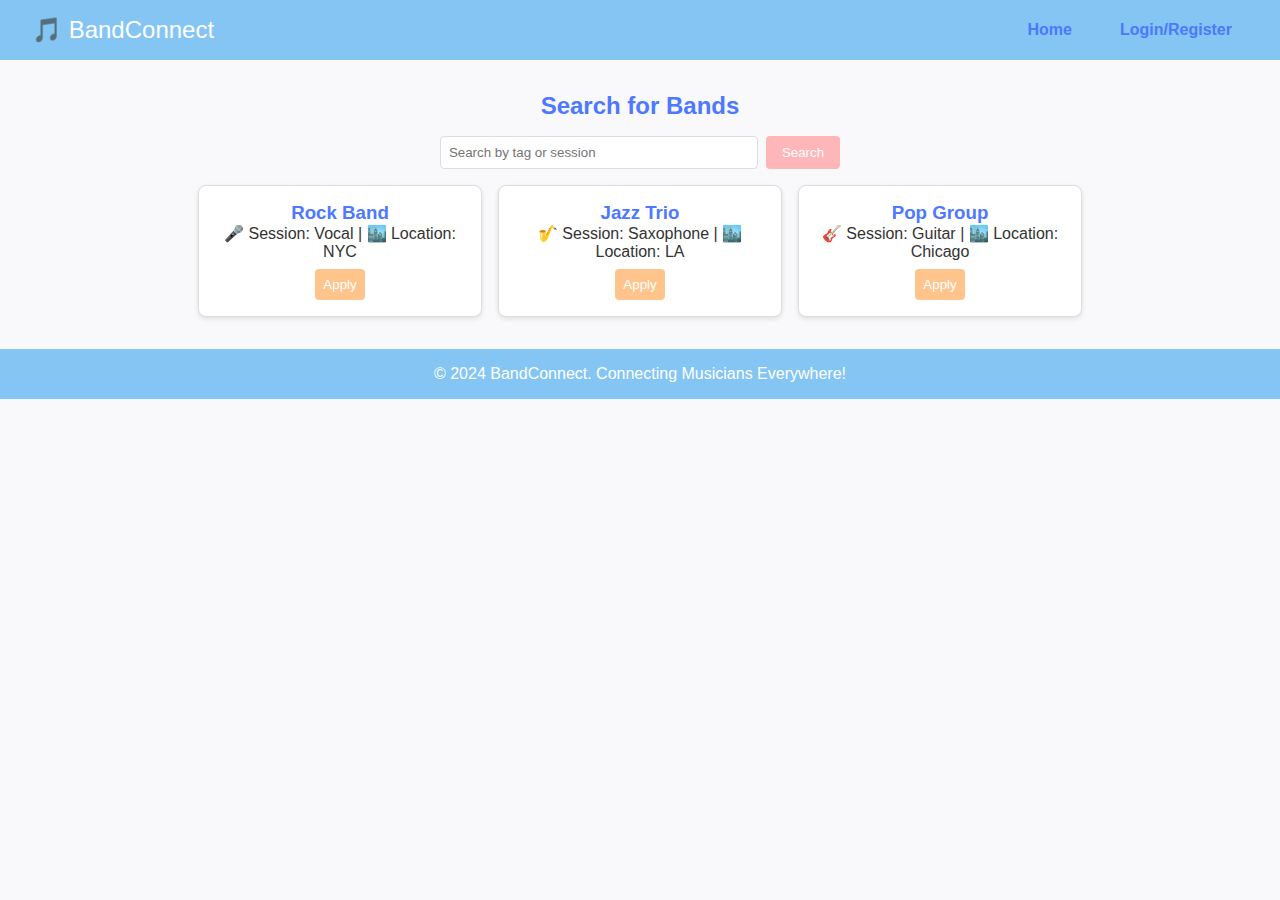
==== src/main/webapp/index.html @ 70c23aea "프로필 css 수정 필요 post 아직 미완성 메인화면 이름 밴드웹->index로 바꿈 register, js 추가" ====
<!DOCTYPE html>
<html lang="ko">
<head>
    <meta charset="UTF-8">
    <meta name="viewport" content="width=device-width, initial-scale=1.0">
    <title>BandConnect</title>
    <link rel="stylesheet" href="styles.css">
</head>
<body>
    <header class="header">
        <div class="logo">🎵 BandConnect</div>
        <nav>
            <ul class="nav-links">
            </ul>
        </nav>
    </header>   

    <main>

        <!-- Search Section -->
        <section id="search" class="section">
            <h2>Search for Bands</h2>
            <div class="search-bar">
                <input type="text" placeholder="Search by tag or session">
                <button>Search</button>
            </div>
            <div class="card-container">
                <div class="card">
                    <h3>Rock Band</h3>
                    <p>🎤 Session: Vocal | 🏙️ Location: NYC</p>
                    <button>Apply</button>
                </div>
                <div class="card">
                    <h3>Jazz Trio</h3>
                    <p>🎷 Session: Saxophone | 🏙️ Location: LA</p>
                    <button>Apply</button>
                </div>
                <div class="card">
                    <h3>Pop Group</h3>
                    <p>🎸 Session: Guitar | 🏙️ Location: Chicago</p>
                    <button>Apply</button>
                </div>
            </div>
        </section>
  
    </main>

    <footer class="footer">
        <p>© 2024 BandConnect. Connecting Musicians Everywhere!</p>
    </footer>
    <script src="script.js"></script>
</body>
</html>
---- src/main/webapp/styles.css ----
/* General Reset */
body, h1, h2, h3, p, ul, li {
    margin: 0;
    padding: 0;
    box-sizing: border-box;
}
body {
    font-family: Arial, sans-serif;
    background-color: #f9f9fb; /* ���� ���� */
    color: #333;
}

/* Header */
.header {
    display: flex;
    justify-content: space-between;
    align-items: center;
    padding: 1rem 2rem;
    background-color: #84c5f4; /* �Ľ��� ���� */
    color: white;
}
.logo {
    font-size: 1.5rem;
}
/* �׺���̼� ��Ÿ�� */
.nav-links {
    list-style: none;
    display: flex;
    gap: 1rem;
}
.nav-links a {
    text-decoration: none;
    color: #4d78ff;
    font-weight: bold;
    padding: 0.5rem 1rem;
    border-radius: 4px;
    transition: background-color 0.3s ease, color 0.3s ease;
}
.nav-links a:hover {
    background-color: #ffc48c; /* ������ ��� */
    color: white;
}

/* Sections */
.section {
    padding: 2rem;
    text-align: center;
}
.section h1, .section h2, .section h3 {
    color: #4d78ff; /* ���� ���� */
}
.search-bar {
    margin: 1rem 0;
    display: flex;
    justify-content: center;
    gap: 0.5rem;
}
.search-bar input {
    padding: 0.5rem;
    border: 1px solid #ddd;
    border-radius: 4px;
    width: 300px;
}
.search-bar button {
    padding: 0.5rem 1rem;
    background-color: #ffb6b9; /* ���� ��ũ */
    color: white;
    border: none;
    cursor: pointer;
    border-radius: 4px;
}
.search-bar button:hover {
    background-color: #ff8f94; /* �ణ ��ο� ��ũ */
}
.card-container {
    display: flex;
    gap: 1rem;
    justify-content: center;
    flex-wrap: wrap;
}
.card {
    background: white;
    border: 1px solid #ddd;
    border-radius: 8px;
    padding: 1rem;
    text-align: center;
    width: 250px;
    box-shadow: 0 2px 5px rgba(0, 0, 0, 0.1);
}
.card h3 {
    color: #4d78ff;
}
.card button {
    margin-top: 0.5rem;
    background-color: #ffc48c; /* ���� ������ */
    color: white;
    border: none;
    padding: 0.5rem;
    border-radius: 4px;
    cursor: pointer;
}
.card button:hover {
    background-color: #ffa670; /* ��ο� ������ */
}

/* Footer */
.footer {
    text-align: center;
    padding: 1rem;
    background: #84c5f4; /* ����� ���ϵ� ���� */
    color: white;
}

/* Form */
.form {
    display: flex;
    flex-direction: column;
    gap: 1rem;
    width: 300px;
    margin: 0 auto;
}
.form input, .form button {
    padding: 0.5rem;
    border: 1px solid #ddd;
    border-radius: 4px;
}
.form button {
    background-color: #84e4d8; /* ���� ��Ʈ�� */
    color: white;
    cursor: pointer;
}
.form button:hover {
    background-color: #5ed3c5; /* ���� �� ��ο� ��Ʈ */
}

/* Profile Section */
.profile-section {
    padding: 2rem;
    text-align: center;
}
.profile-info {
    background-color: #fff;
    padding: 2rem;
    border: 1px solid #ddd;
    border-radius: 8px;
    box-shadow: 0 2px 5px rgba(0, 0, 0, 0.1);
    display: inline-block;
    text-align: left;
    width: 80%;
    max-width: 600px;
}
.profile-info p, .profile-info ul {
    margin: 0.5rem 0;
}
.profile-info ul {
    list-style: disc;
    padding-left: 1.5rem;
}

/* Login Section */
.login-section {
    padding: 2rem;
    text-align: center;
}
.login-section h1 {
    margin-bottom: 1rem;
    color: #4CAF50;
}
.form {
    display: flex;
    flex-direction: column;
    gap: 1rem;
    width: 300px;
    margin: 0 auto;
}
.form input, .form button {
    padding: 0.5rem;
    border: 1px solid #ddd;
    border-radius: 4px;
}
.form button {
    background-color: #4CAF50;
    color: white;
    cursor: pointer;
}
.form button:hover {
    background-color: #45a049;
}

/* Register Section */
.register-section {
    padding: 2rem;
    text-align: center;
}
.register-section h1 {
    color: #4d78ff;
    margin-bottom: 1rem;
}

.form {
    display: flex;
    flex-direction: column;
    gap: 1rem;
    width: 300px;
    margin: 0 auto;
}
.form input, .form button {
    padding: 0.5rem;
    border: 1px solid #ddd;
    border-radius: 4px;
}
.form input {
    width: 100%;
}
.form button {
    background-color: #ffc48c; /* ���� ������ */
    color: white;
    cursor: pointer;
    font-size: 1rem;
}
.form button:hover {
    background-color: #ffa670; /* ��ο� ������ */
}

/* �Խñ� ��� */
.post-container {
    display: flex;
    flex-wrap: wrap;
    gap: 1rem;
    justify-content: center;
}
.post-card {
    background-color: #fff;
    border: 1px solid #ddd;
    border-radius: 8px;
    padding: 1rem;
    width: 300px;
    box-shadow: 0 2px 5px rgba(0, 0, 0, 0.1);
    text-align: center;
    cursor: pointer;
    transition: transform 0.2s, box-shadow 0.2s;
}
.post-card:hover {
    transform: translateY(-5px);
    box-shadow: 0 4px 10px rgba(0, 0, 0, 0.2);
}

/* �Խñ� �� */
.post-section {
    padding: 2rem;
}
#post-details {
    margin-bottom: 2rem;
    text-align: center;
}
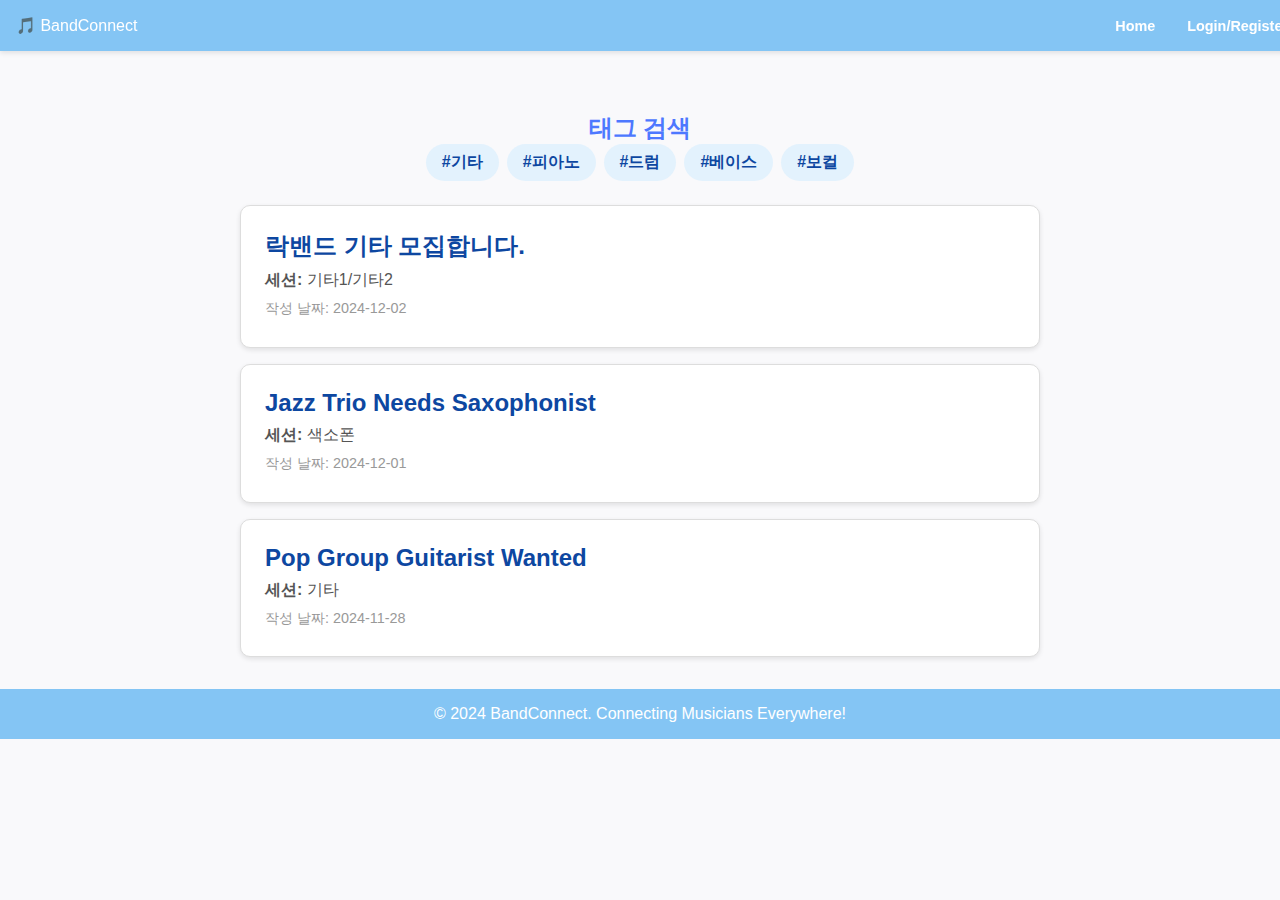
==== commit 773e02ce: "폼 관리(my-post), 내 댓글 창 추가 회원가입 로그인 메인화면 css 수정" ====
--- a/src/main/webapp/index.html
+++ b/src/main/webapp/index.html
@@ -16,33 +16,37 @@
     </header>   
 
     <main>
-
         <!-- Search Section -->
         <section id="search" class="section">
-            <h2>Search for Bands</h2>
-            <div class="search-bar">
-                <input type="text" placeholder="Search by tag or session">
-                <button>Search</button>
+            <h2>태그 검색</h2>
+            <div class="tag-buttons">
+                <button>#기타</button>
+                <button>#피아노</button>
+                <button>#드럼</button>
+                <button>#베이스</button>
+                <button>#보컬</button>
             </div>
             <div class="card-container">
+                <!-- 게시글 1 -->
                 <div class="card">
-                    <h3>Rock Band</h3>
-                    <p>🎤 Session: Vocal | 🏙️ Location: NYC</p>
-                    <button>Apply</button>
+                    <h3>락밴드 기타 모집합니다.</h3>
+                    <p><strong>세션:</strong> 기타1/기타2</p>
+                    <p class="date">작성 날짜: 2024-12-02</p>
                 </div>
+                <!-- 게시글 2 -->
                 <div class="card">
-                    <h3>Jazz Trio</h3>
-                    <p>🎷 Session: Saxophone | 🏙️ Location: LA</p>
-                    <button>Apply</button>
+                    <h3>Jazz Trio Needs Saxophonist</h3>
+                    <p><strong>세션:</strong> 색소폰</p>
+                    <p class="date">작성 날짜: 2024-12-01</p>
                 </div>
+                <!-- 게시글 3 -->
                 <div class="card">
-                    <h3>Pop Group</h3>
-                    <p>🎸 Session: Guitar | 🏙️ Location: Chicago</p>
-                    <button>Apply</button>
+                    <h3>Pop Group Guitarist Wanted</h3>
+                    <p><strong>세션:</strong> 기타</p>
+                    <p class="date">작성 날짜: 2024-11-28</p>
                 </div>
             </div>
         </section>
-  
     </main>
 
     <footer class="footer">
@@ -51,4 +55,3 @@
     <script src="script.js"></script>
 </body>
 </html>
-
--- a/src/main/webapp/styles.css
+++ b/src/main/webapp/styles.css
@@ -6,7 +6,8 @@
 }
 body {
     font-family: Arial, sans-serif;
-    background-color: #f9f9fb; /* ���� ���� */
+    background-color: #f9f9fb;
+    overflow-x: auto; /* ���� ��ũ�� Ȱ��ȭ */
     color: #333;
 }
 
@@ -15,32 +16,48 @@
     display: flex;
     justify-content: space-between;
     align-items: center;
-    padding: 1rem 2rem;
-    background-color: #84c5f4; /* �Ľ��� ���� */
-    color: white;
+    padding: 1rem; /* ��� ���� ���� */
+    background-color: #84c5f4;
+    color: white;
+    position: fixed; /* ��ܿ� ���� */
+    top: 0;
+    left: 0;
+    width: 100%;
+    height: auto; /* ���� �ڵ� ���� */
+    z-index: 500px;
+    box-shadow: 0 2px 5px rgba(0, 0, 0, 0.1);
 }
 .logo {
-    font-size: 1.5rem;
-}
-/* �׺���̼� ��Ÿ�� */
+    font-size: 1rem;
+    white-space: nowrap; /* �۾��� �ٹٲ޵��� �ʵ��� */
+}
 .nav-links {
     list-style: none;
     display: flex;
     gap: 1rem;
-}
+    flex-wrap: wrap; /* �ٹٲ� ��� */
+    overflow: visible; /* �۾� �߸� ���� */
+}
+
 .nav-links a {
     text-decoration: none;
-    color: #4d78ff;
+    color: white;
     font-weight: bold;
-    padding: 0.5rem 1rem;
-    border-radius: 4px;
-    transition: background-color 0.3s ease, color 0.3s ease;
-}
+    font-size: 0.9rem; /* �۾� ũ�� ���� */
+    padding: 0.3rem 0.5rem; /* ���� ���� ���� */
+    white-space: nowrap; /* �ؽ�Ʈ �ٹٲ� ���� */
+}
+
 .nav-links a:hover {
     background-color: #ffc48c; /* ������ ��� */
     color: white;
 }
 
+/* Main Section */
+main {
+    margin-top: 80px; /* ��� ���̸�ŭ ���� �߰� */
+}
+
 /* Sections */
 .section {
     padding: 2rem;
@@ -49,59 +66,74 @@
 .section h1, .section h2, .section h3 {
     color: #4d78ff; /* ���� ���� */
 }
-.search-bar {
-    margin: 1rem 0;
-    display: flex;
+/* �±� ��ư ��Ÿ�� */
+.tag-buttons {
+    display: flex;
+    flex-wrap: wrap;
     justify-content: center;
     gap: 0.5rem;
-}
-.search-bar input {
-    padding: 0.5rem;
-    border: 1px solid #ddd;
-    border-radius: 4px;
-    width: 300px;
-}
-.search-bar button {
+    margin-bottom: 1.5rem;
+}
+
+.tag-buttons button {
+    background-color: #e3f2fd; /* ���� �Ķ��� */
+    color: #0d47a1; /* ���� �Ķ��� */
+    border: none;
+    border-radius: 20px;
     padding: 0.5rem 1rem;
-    background-color: #ffb6b9; /* ���� ��ũ */
-    color: white;
-    border: none;
     cursor: pointer;
-    border-radius: 4px;
-}
-.search-bar button:hover {
-    background-color: #ff8f94; /* �ణ ��ο� ��ũ */
-}
+    font-size: 1rem;
+    font-weight: bold;
+    transition: background-color 0.3s ease, transform 0.2s ease;
+}
+
+.tag-buttons button:hover {
+    background-color: #bbdefb; /* �ణ �� ���� �Ķ��� */
+    transform: scale(1.05);
+}
+
+/* �Խñ� ī�� ��Ÿ�� */
 .card-container {
     display: flex;
+    flex-direction: column;
     gap: 1rem;
-    justify-content: center;
-    flex-wrap: wrap;
-}
+    max-width: 800px;
+    margin: 0 auto;
+    text-align: left;
+}
+
 .card {
-    background: white;
-    border: 1px solid #ddd;
-    border-radius: 8px;
-    padding: 1rem;
-    text-align: center;
-    width: 250px;
+    background-color: #fff;
+    border: 1px solid #ddd;
+    border-radius: 10px;
     box-shadow: 0 2px 5px rgba(0, 0, 0, 0.1);
-}
+    padding: 1.5rem;
+    transition: transform 0.3s ease, box-shadow 0.3s ease;
+}
+
+.card:hover {
+    transform: translateY(-5px);
+    box-shadow: 0 4px 10px rgba(0, 0, 0, 0.2);
+}
+
 .card h3 {
-    color: #4d78ff;
-}
-.card button {
+    font-size: 1.5rem;
+    margin-bottom: 0.5rem;
+    color: #0d47a1;
+}
+
+.card p {
+    margin: 0.3rem 0;
+    font-size: 1rem;
+    color: #555;
+}
+
+.card .date {
+    font-size: 0.9rem;
+    color: #999;
     margin-top: 0.5rem;
-    background-color: #ffc48c; /* ���� ������ */
-    color: white;
-    border: none;
-    padding: 0.5rem;
-    border-radius: 4px;
-    cursor: pointer;
-}
-.card button:hover {
-    background-color: #ffa670; /* ��ο� ������ */
-}
+}
+
 
 /* Footer */
 .footer {
@@ -187,63 +219,156 @@
     background-color: #45a049;
 }
 
-/* Register Section */
 .register-section {
-    padding: 2rem;
-    text-align: center;
-}
-.register-section h1 {
-    color: #4d78ff;
-    margin-bottom: 1rem;
+    display: flex;
+    justify-content: center;
+    align-items: center;
+    min-height: calc(100vh - 80px); /* ��� ���̸� ������ ȭ�� ���� */
+    background-color: #ffffff;
 }
 
 .form {
+    background: #ffffff;
+    padding: 2rem;
+    border-radius: 8px;
+    box-shadow: 0 4px 10px rgba(0, 0, 0, 0.1);
+    width: 90%; /* �⺻ �ʺ�: ȭ���� 90% */
+    max-width: 360px; /* �ִ� �ʺ�: 360px */
     display: flex;
     flex-direction: column;
     gap: 1rem;
-    width: 300px;
-    margin: 0 auto;
-}
-.form input, .form button {
-    padding: 0.5rem;
+}
+
+/* �� ��� ��Ÿ�� */
+.form h1 {
+    margin-bottom: 1rem;
+    color: #4CAF50;
+    font-size: 1.5rem;
+    text-align: center;
+}
+
+/* �Է� �ʵ�� ��ư */
+.form label {
+    font-size: 0.9rem;
+    color: #333;
+    text-align: left;
+}
+
+.form input {
+    padding: 0.75rem;
     border: 1px solid #ddd;
     border-radius: 4px;
-}
-.form input {
-    width: 100%;
-}
+    font-size: 1rem;
+}
+
+.form input:focus {
+    border-color: #84c5f4;
+    outline: none;
+}
+
 .form button {
-    background-color: #ffc48c; /* ���� ������ */
-    color: white;
+    padding: 0.75rem;
+    background-color: #4CAF50;
+    color: white;
+    border: none;
+    border-radius: 4px;
+    font-size: 1rem;
     cursor: pointer;
-    font-size: 1rem;
-}
+    transition: background-color 0.3s;
+}
+
 .form button:hover {
-    background-color: #ffa670; /* ��ο� ������ */
-}
-
-/* �Խñ� ��� */
-.post-container {
-    display: flex;
-    flex-wrap: wrap;
-    gap: 1rem;
-    justify-content: center;
-}
+    background-color: #45a049;
+}
+
+/* "�̹� ������ �����Ű���?" �ؽ�Ʈ ��Ÿ�� */
+.sign-up-text {
+    text-align: center;
+    margin-top: 1rem;
+    font-size: 0.9rem;
+    color: #555;
+}
+
+.sign-up-text a {
+    color: #4CAF50;
+    text-decoration: none;
+    font-weight: bold;
+}
+
+.sign-up-text a:hover {
+    text-decoration: underline;
+}
+
+/* �Խñ� ī�� */
 .post-card {
     background-color: #fff;
     border: 1px solid #ddd;
     border-radius: 8px;
     padding: 1rem;
-    width: 300px;
+    margin-bottom: 1rem;
+    text-align: left;
     box-shadow: 0 2px 5px rgba(0, 0, 0, 0.1);
-    text-align: center;
-    cursor: pointer;
-    transition: transform 0.2s, box-shadow 0.2s;
-}
-.post-card:hover {
-    transform: translateY(-5px);
-    box-shadow: 0 4px 10px rgba(0, 0, 0, 0.2);
-}
+    transition: background-color 0.3s ease;
+}
+.post-card.approved {
+    background-color: #e8f5e9; /* ���� �ʷϻ� */
+    border-left: 5px solid #4caf50; /* �ʷϻ� ���� */
+}
+.post-card.pending {
+    background-color: #f5f5f5; /* ȸ�� */
+    border-left: 5px solid #9e9e9e; /* ȸ�� ���� */
+}
+.post-card h3 {
+    margin: 0 0 0.5rem;
+    color: #4CAF50;
+    font-size: 1.2rem;
+}
+.post-card p {
+    margin: 0.5rem 0;
+    font-size: 1rem;
+    color: #555;
+}
+.post-card .date {
+    font-size: 0.9rem;
+    color: #999;
+}
+
+/* ��� ��� ���� */
+.my-comments-section {
+    padding: 2rem;
+    text-align: center;
+}
+.my-comments-section h2 {
+    color: #4CAF50;
+    margin-bottom: 1rem;
+}
+
+/* ��� ��� */
+.comment-list {
+    list-style: none;
+    padding: 0;
+    margin: 0 auto;
+    max-width: 600px;
+    text-align: left;
+}
+.comment-item {
+    background-color: #f9f9f9;
+    border: 1px solid #ddd;
+    border-radius: 8px;
+    padding: 1rem;
+    margin-bottom: 1rem;
+    box-shadow: 0 2px 5px rgba(0, 0, 0, 0.1);
+}
+.comment-item h3 {
+    margin: 0 0 0.5rem;
+    font-size: 1.2rem;
+    color: #333;
+}
+.comment-item .date {
+    font-size: 0.9rem;
+    color: #777;
+}
+
 
 /* �Խñ� �� */
 .post-section {
@@ -253,3 +378,31 @@
     margin-bottom: 2rem;
     text-align: center;
 }
+
+.my-posts-section, .my-comments-section {
+    padding: 2rem;
+}
+
+.my-posts-section h2, .my-comments-section h2 {
+    margin-bottom: 1rem;
+    color: #4CAF50;
+}
+
+/* ����Ʈ ��Ÿ�� */
+.post-list, .comment-list {
+    list-style: none;
+    padding: 0;
+}
+
+.post-list li, .comment-list li {
+    padding: 0.8rem;
+    border-bottom: 1px solid #ddd;
+    margin-bottom: 0.5rem;
+    font-size: 1.1rem;
+    cursor: pointer;
+    transition: background-color 0.3s ease;
+}
+
+.post-list li:hover, .comment-list li:hover {
+    background-color: #f0f0f0; /* ȣ�� �� ���� */
+}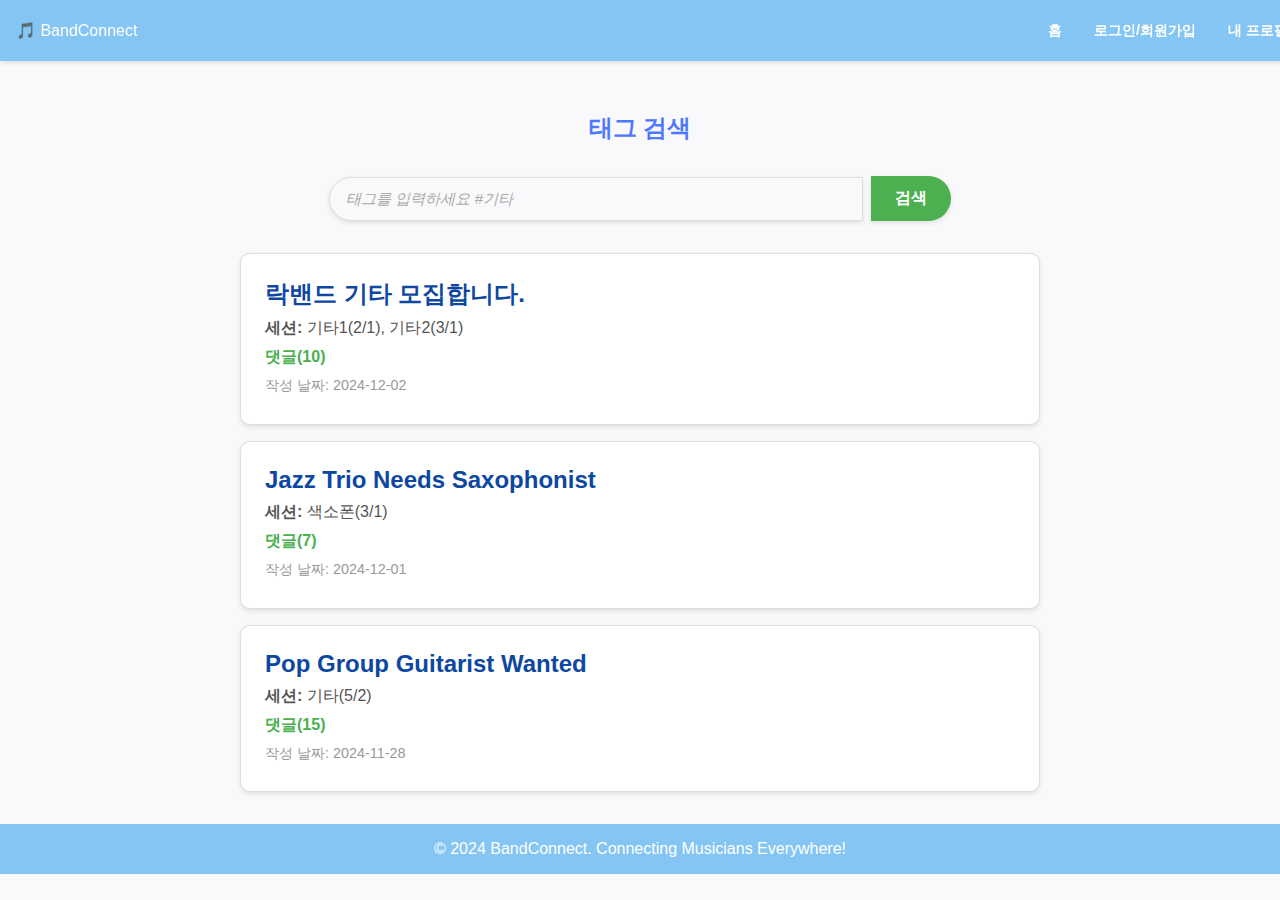
==== commit d0a248fb: "Merge pull request #12 from anngook/develop/frontend" ====
--- a/src/main/webapp/index.html
+++ b/src/main/webapp/index.html
@@ -10,8 +10,11 @@
     <header class="header">
         <div class="logo">🎵 BandConnect</div>
         <nav>
-            <ul class="nav-links">
-            </ul>
+            <div class="nav-links">
+                <a href="index.html">홈</a>
+                <a href="login.html">로그인/회원가입</a>
+                <a href="profile.html">내 프로필</a>
+            </div>
         </nav>
     </header>   
 
@@ -19,30 +22,30 @@
         <!-- Search Section -->
         <section id="search" class="section">
             <h2>태그 검색</h2>
-            <div class="tag-buttons">
-                <button>#기타</button>
-                <button>#피아노</button>
-                <button>#드럼</button>
-                <button>#베이스</button>
-                <button>#보컬</button>
+            <div class="tag-search">
+                <input type="text" id="tag" name="tag" placeholder="태그를 입력하세요 #기타" required>
+                <button class="tag-search-btn">검색</button>
             </div>
             <div class="card-container">
                 <!-- 게시글 1 -->
                 <div class="card">
                     <h3>락밴드 기타 모집합니다.</h3>
-                    <p><strong>세션:</strong> 기타1/기타2</p>
+                    <p><strong>세션:</strong> 기타1(2/1), 기타2(3/1)</p>
+                    <p class="comment-count">댓글(10)</p>
                     <p class="date">작성 날짜: 2024-12-02</p>
                 </div>
                 <!-- 게시글 2 -->
                 <div class="card">
                     <h3>Jazz Trio Needs Saxophonist</h3>
-                    <p><strong>세션:</strong> 색소폰</p>
+                    <p><strong>세션:</strong> 색소폰(3/1)</p>
+                    <p class="comment-count">댓글(7)</p>
                     <p class="date">작성 날짜: 2024-12-01</p>
                 </div>
                 <!-- 게시글 3 -->
                 <div class="card">
                     <h3>Pop Group Guitarist Wanted</h3>
-                    <p><strong>세션:</strong> 기타</p>
+                    <p><strong>세션:</strong> 기타(5/2)</p>
+                    <p class="comment-count">댓글(15)</p>
                     <p class="date">작성 날짜: 2024-11-28</p>
                 </div>
             </div>
@@ -52,6 +55,5 @@
     <footer class="footer">
         <p>© 2024 BandConnect. Connecting Musicians Everywhere!</p>
     </footer>
-    <script src="script.js"></script>
 </body>
 </html>
--- a/src/main/webapp/styles.css
+++ b/src/main/webapp/styles.css
@@ -7,7 +7,6 @@
 body {
     font-family: Arial, sans-serif;
     background-color: #f9f9fb;
-    overflow-x: auto; /* ���� ��ũ�� Ȱ��ȭ */
     color: #333;
 }
 
@@ -26,6 +25,7 @@
     height: auto; /* ���� �ڵ� ���� */
     z-index: 500px;
     box-shadow: 0 2px 5px rgba(0, 0, 0, 0.1);
+    max-width: 1890px; 
 }
 .logo {
     font-size: 1rem;
@@ -66,31 +66,62 @@
 .section h1, .section h2, .section h3 {
     color: #4d78ff; /* ���� ���� */
 }
-/* �±� ��ư ��Ÿ�� */
-.tag-buttons {
-    display: flex;
-    flex-wrap: wrap;
+
+/* �±� �Է� ���� */
+.tag-search {
+    display: flex;
     justify-content: center;
-    gap: 0.5rem;
-    margin-bottom: 1.5rem;
-}
-
-.tag-buttons button {
-    background-color: #e3f2fd; /* ���� �Ķ��� */
-    color: #0d47a1; /* ���� �Ķ��� */
+    align-items: center;
+    margin: 2rem 0;
+    gap: 0.5rem; /* �Է�â�� ��ư ���� */
+}
+
+.tag-search input {
+    flex: 1; /* �Է�â�� ������ �а� ���� */
+    max-width: 500px;
+    padding: 0.75rem 1rem;
+    border: 1px solid #ddd;
+    border-radius: 30px 0 0 30px; /* ���ʸ� �ձ� �𼭸� */
+    font-size: 1rem;
+    outline: none;
+    transition: border-color 0.3s ease, box-shadow 0.3s ease;
+    background-color: #f9f9fb;
+    color: #333;
+    box-shadow: 0 2px 5px rgba(0, 0, 0, 0.1);
+}
+
+.tag-search input::placeholder {
+    color: #aaa;
+    font-size: 0.95rem;
+    font-style: italic;
+}
+
+.tag-search input:focus {
+    border-color: #4CAF50;
+    box-shadow: 0 0 5px rgba(76, 175, 80, 0.3);
+    background-color: #fff;
+}
+
+/* �˻� ��ư */
+.tag-search-btn {
+    padding: 0.75rem 1.5rem;
+    background-color: #4CAF50;
+    color: white;
     border: none;
-    border-radius: 20px;
-    padding: 0.5rem 1rem;
+    border-radius: 0 30px 30px 0; /* �����ʸ� �ձ� �𼭸� */
+    font-size: 1rem;
+    font-weight: bold;
     cursor: pointer;
-    font-size: 1rem;
-    font-weight: bold;
     transition: background-color 0.3s ease, transform 0.2s ease;
-}
-
-.tag-buttons button:hover {
-    background-color: #bbdefb; /* �ణ �� ���� �Ķ��� */
-    transform: scale(1.05);
-}
+    box-shadow: 0 2px 5px rgba(0, 0, 0, 0.1);
+}
+
+.tag-search-btn:hover {
+    background-color: #45a049;
+    transform: scale(1.05); /* �ణ Ȯ�� ȿ�� */
+}
+
+
 
 /* �Խñ� ī�� ��Ÿ�� */
 .card-container {
@@ -128,11 +159,19 @@
     color: #555;
 }
 
+.card .comment-count {
+    font-size: 1rem;
+    color: #4CAF50;
+    margin-top: 0.5rem;
+    font-weight: bold;
+}
+
 .card .date {
     font-size: 0.9rem;
     color: #999;
     margin-top: 0.5rem;
 }
+
 
 
 /* Footer */
@@ -143,36 +182,15 @@
     color: white;
 }
 
-/* Form */
-.form {
-    display: flex;
-    flex-direction: column;
-    gap: 1rem;
-    width: 300px;
-    margin: 0 auto;
-}
-.form input, .form button {
-    padding: 0.5rem;
-    border: 1px solid #ddd;
-    border-radius: 4px;
-}
-.form button {
-    background-color: #84e4d8; /* ���� ��Ʈ�� */
-    color: white;
-    cursor: pointer;
-}
-.form button:hover {
-    background-color: #5ed3c5; /* ���� �� ��ο� ��Ʈ */
-}
-
 /* Profile Section */
 .profile-section {
     padding: 2rem;
     text-align: center;
 }
+
 .profile-info {
     background-color: #fff;
-    padding: 2rem;
+    padding: 1.5rem;
     border: 1px solid #ddd;
     border-radius: 8px;
     box-shadow: 0 2px 5px rgba(0, 0, 0, 0.1);
@@ -180,41 +198,87 @@
     text-align: left;
     width: 80%;
     max-width: 600px;
-}
-.profile-info p, .profile-info ul {
+    margin: 0 auto 2rem auto;
+}
+
+.profile-info p {
     margin: 0.5rem 0;
-}
-.profile-info ul {
-    list-style: disc;
-    padding-left: 1.5rem;
+    font-size: 1rem;
+    color: #555;
+}
+
+/* �Խ��� ��Ÿ�� */
+.profile-actions {
+    display: flex;
+    flex-direction: column;
+    align-items: center;
+    gap: 1rem;
+}
+
+.action-link {
+    display: block;
+    background-color: #f9f9fb;
+    border: 1px solid #ddd;
+    border-radius: 8px;
+    padding: 1rem 1.5rem;
+    text-decoration: none;
+    font-size: 1.1rem;
+    color: #333;
+    width: 100%;
+    max-width: 400px;
+    text-align: center;
+    box-shadow: 0 2px 5px rgba(0, 0, 0, 0.1);
+    transition: background-color 0.3s ease, box-shadow 0.3s ease;
+}
+
+.action-link:hover {
+    background-color: #84c5f4;
+    color: white;
+    box-shadow: 0 4px 10px rgba(0, 0, 0, 0.2);
 }
 
 /* Login Section */
 .login-section {
-    padding: 2rem;
+    top: 120px; /* ��� ���� + ���� ���� */
+    width: 100%;
     text-align: center;
 }
+
+
 .login-section h1 {
-    margin-bottom: 1rem;
-    color: #4CAF50;
-}
+    margin-bottom: 2rem;
+    color: #4CAF50;
+}
+
 .form {
     display: flex;
     flex-direction: column;
-    gap: 1rem;
+    gap: 1.5rem; /* �Է� �ʵ� ���� Ȯ�� */
     width: 300px;
     margin: 0 auto;
 }
+
 .form input, .form button {
-    padding: 0.5rem;
+    padding: 1rem; /* �Է� �ʵ� ũ�� Ȯ�� */
     border: 1px solid #ddd;
     border-radius: 4px;
-}
+    font-size: 1rem;
+}
+
+.form input:focus {
+    border-color: #84c5f4; /* ��Ŀ�� �� �׵θ� ���� */
+    outline: none;
+    box-shadow: 0 0 5px rgba(132, 197, 244, 0.5); /* ��Ŀ�� ȿ�� �߰� */
+}
+
 .form button {
     background-color: #4CAF50;
     color: white;
+    font-size: 1.1rem;
     cursor: pointer;
-}
+    transition: background-color 0.3s ease;
+}
+
 .form button:hover {
     background-color: #45a049;
 }
@@ -222,8 +286,7 @@
 .register-section {
     display: flex;
     justify-content: center;
-    align-items: center;
-    min-height: calc(100vh - 80px); /* ��� ���̸� ������ ȭ�� ���� */
+    align-items: center; 
     background-color: #ffffff;
 }
 
@@ -233,66 +296,24 @@
     border-radius: 8px;
     box-shadow: 0 4px 10px rgba(0, 0, 0, 0.1);
     width: 90%; /* �⺻ �ʺ�: ȭ���� 90% */
-    max-width: 360px; /* �ִ� �ʺ�: 360px */
+    max-width: 500px; /* �ִ� �ʺ�: 500px */
     display: flex;
     flex-direction: column;
-    gap: 1rem;
-}
-
-/* �� ��� ��Ÿ�� */
-.form h1 {
-    margin-bottom: 1rem;
-    color: #4CAF50;
-    font-size: 1.5rem;
-    text-align: center;
-}
-
-/* �Է� �ʵ�� ��ư */
-.form label {
-    font-size: 0.9rem;
-    color: #333;
-    text-align: left;
-}
-
-.form input {
-    padding: 0.75rem;
-    border: 1px solid #ddd;
-    border-radius: 4px;
-    font-size: 1rem;
-}
-
-.form input:focus {
-    border-color: #84c5f4;
-    outline: none;
-}
-
-.form button {
-    padding: 0.75rem;
-    background-color: #4CAF50;
-    color: white;
-    border: none;
-    border-radius: 4px;
-    font-size: 1rem;
-    cursor: pointer;
-    transition: background-color 0.3s;
-}
-
-.form button:hover {
-    background-color: #45a049;
-}
-
-/* "�̹� ������ �����Ű���?" �ؽ�Ʈ ��Ÿ�� */
+    gap: 1.5rem;
+    margin: 0 auto;
+}
+
+/* �̹� ������ �����Ű���? �ؽ�Ʈ ��Ÿ�� */
 .sign-up-text {
-    text-align: center;
-    margin-top: 1rem;
-    font-size: 0.9rem;
+    margin-top: 2rem;
+    font-size: 0.95rem;
     color: #555;
 }
 
 .sign-up-text a {
     color: #4CAF50;
+    font-weight: bold;
     text-decoration: none;
-    font-weight: bold;
 }
 
 .sign-up-text a:hover {
@@ -370,22 +391,171 @@
 }
 
 
-/* �Խñ� �� */
-.post-section {
-    padding: 2rem;
-}
-#post-details {
-    margin-bottom: 2rem;
-    text-align: center;
-}
-
-.my-posts-section, .my-comments-section {
-    padding: 2rem;
-}
-
-.my-posts-section h2, .my-comments-section h2 {
-    margin-bottom: 1rem;
-    color: #4CAF50;
+/* �Խñ� ī�� */
+.post-card {
+    background: #fff;
+    padding: 2rem;
+    border-radius: 8px;
+    box-shadow: 0 4px 10px rgba(0, 0, 0, 0.1);
+    text-align: left;
+}
+.post-title {
+    font-size: 2rem;
+    color: #0d47a1;
+    margin-bottom: 1rem;
+}
+.post-meta {
+    font-size: 0.9rem;
+    color: #555;
+    margin-bottom: 1rem;
+}
+.post-meta span {
+    margin-right: 1rem;
+}
+.post-content {
+    font-size: 1.2rem;
+    line-height: 1.6;
+    color: #555;
+}
+
+/* ��� ��Ÿ�� */
+.modal {
+    display: none;
+    position: fixed;
+    z-index: 1000;
+    left: 0;
+    top: 0;
+    width: 100%;
+    height: 100%;
+    overflow: auto;
+    background-color: rgba(0, 0, 0, 0.5);
+}
+
+.modal-content {
+    background-color: #fff;
+    margin: 10% auto;
+    padding: 2rem;
+    border: 1px solid #ddd;
+    border-radius: 8px;
+    width: 90%;
+    max-width: 500px;
+    box-shadow: 0 4px 10px rgba(0, 0, 0, 0.3);
+}
+
+.close-btn {
+    color: #aaa;
+    float: right;
+    font-size: 1.5rem;
+    font-weight: bold;
+    cursor: pointer;
+}
+
+.close-btn:hover,
+.close-btn:focus {
+    color: #000;
+    text-decoration: none;
+}
+
+.apply-btn {
+    background-color: #4CAF50;
+    color: white;
+    border: none;
+    padding: 0.75rem 1.5rem;
+    border-radius: 4px;
+    font-size: 1rem;
+    cursor: pointer;
+    transition: background-color 0.3s ease;
+}
+
+.apply-btn:hover {
+    background-color: #45a049;
+}
+
+
+/* ��� ���� */
+.comments-section {
+    margin-top: 3rem;
+    padding: 2rem;
+    background-color: #fff;
+    border: 1px solid #ddd;
+    border-radius: 8px;
+    box-shadow: 0 2px 5px rgba(0, 0, 0, 0.1);
+}
+.comments-section h2 {
+    font-size: 1.5rem;
+    color: #4CAF50;
+    margin-bottom: 1rem;
+    text-align: left;
+}
+.comments-list {
+    margin-top: 1rem;
+}
+.comment {
+    background-color: #f9f9f9;
+    border: 1px solid #ddd;
+    border-radius: 8px;
+    padding: 1rem;
+    margin-bottom: 1rem;
+    box-shadow: 0 2px 5px rgba(0, 0, 0, 0.05);
+}
+.comment strong {
+    color: #0d47a1;
+}
+.comment p {
+    font-size: 1rem;
+    line-height: 1.5;
+    color: #555;
+}
+
+.comment-inline-input {
+    width: 80%;
+    padding: 0.75rem;
+    margin-top: 1rem;
+    font-size: 1rem;
+    border: 1px solid #ddd;
+    border-radius: 4px 0 0 4px;
+    outline: none;
+}
+.comment-inline-submit-btn {
+    width: 20%;
+    padding: 0.75rem;
+    margin-top: 1rem;
+    background-color: #4CAF50;
+    color: white;
+    border: none;
+    border-radius: 0 4px 4px 0;
+    font-size: 1rem;
+    cursor: pointer;
+    transition: background-color 0.3s ease;
+}
+.comment-inline-submit-btn:hover {
+    background-color: #45a049;
+}
+
+/* ���� ���� ��Ÿ�� */
+.session-status {
+    list-style: none;
+    padding: 0;
+    margin: 0.5rem 0 0 1rem;
+}
+
+.session-status li {
+    margin-bottom: 0.5rem;
+    font-size: 1rem;
+    color: #555;
+}
+
+.status {
+    font-weight: bold;
+    margin-left: 0.5rem;
+}
+
+.status.complete {
+    color: #4CAF50;
+}
+
+.status.in-progress {
+    color: #333;
 }
 
 /* ����Ʈ ��Ÿ�� */
